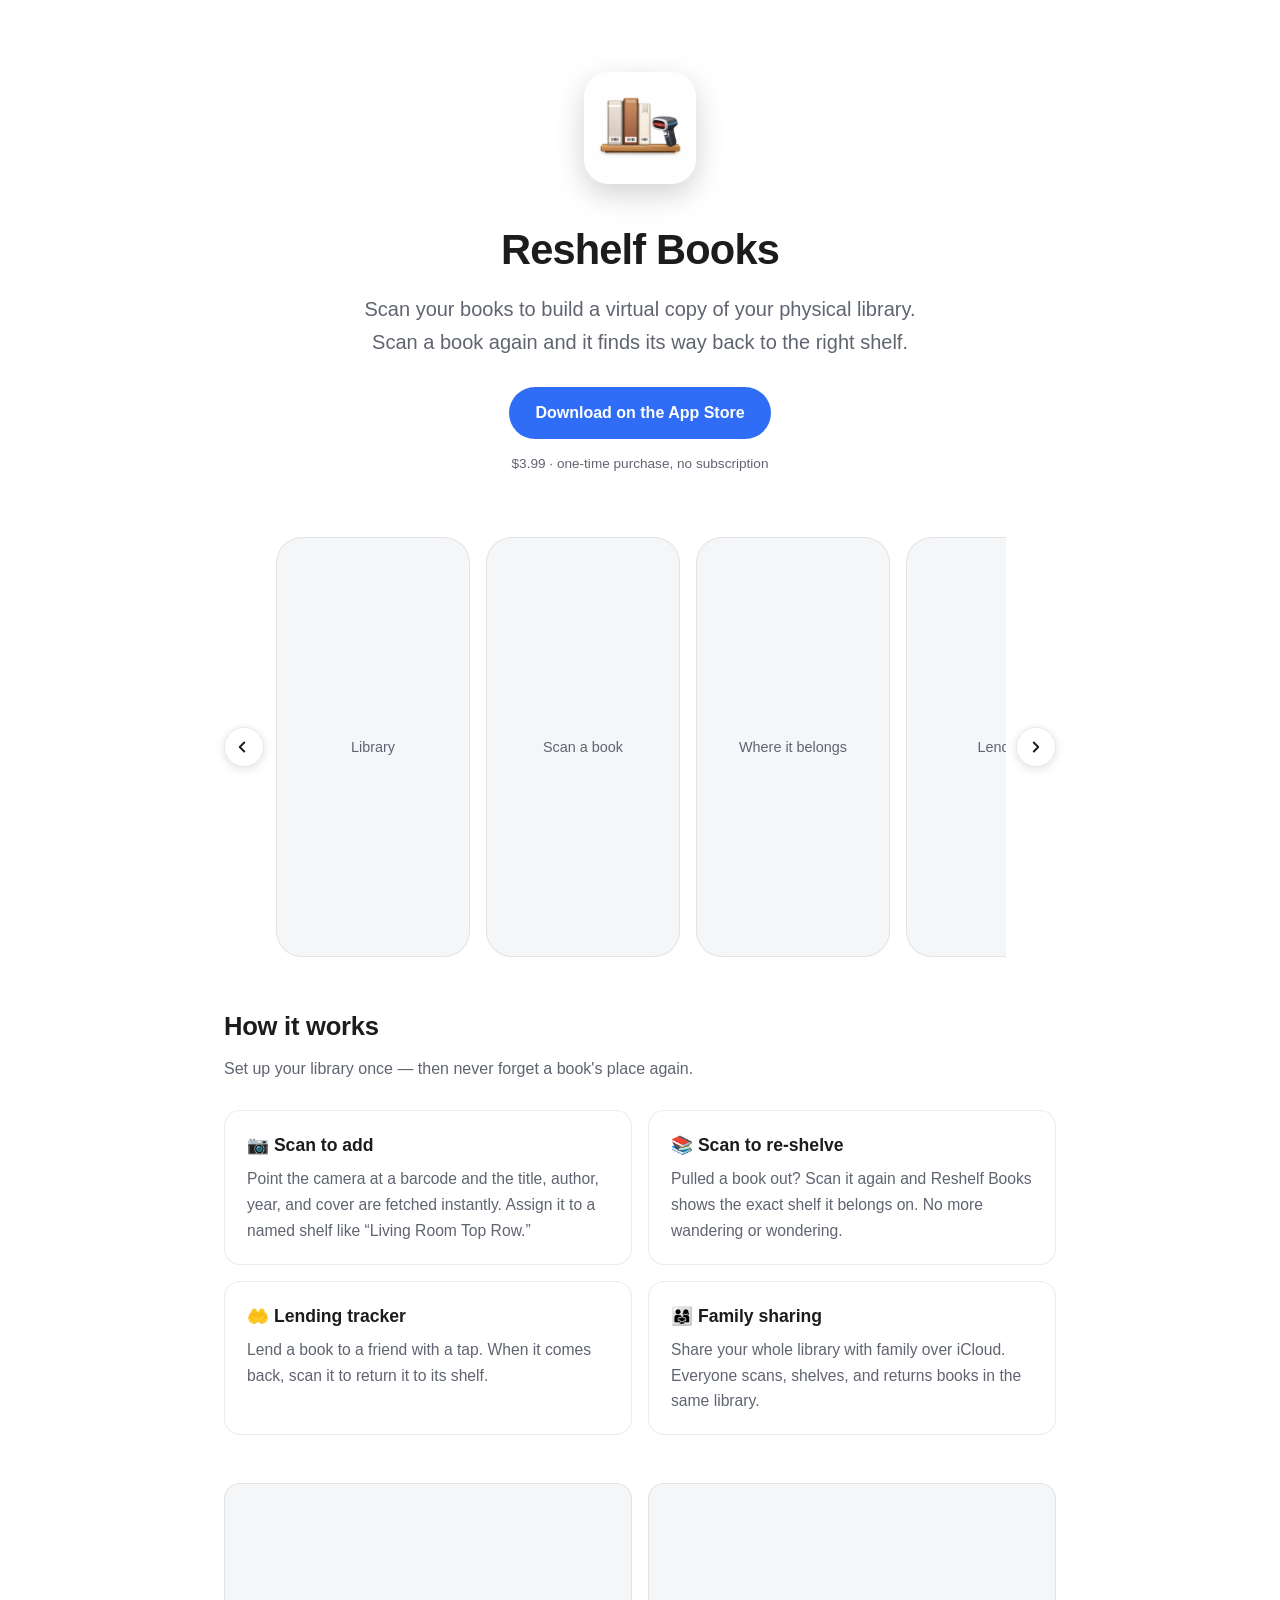
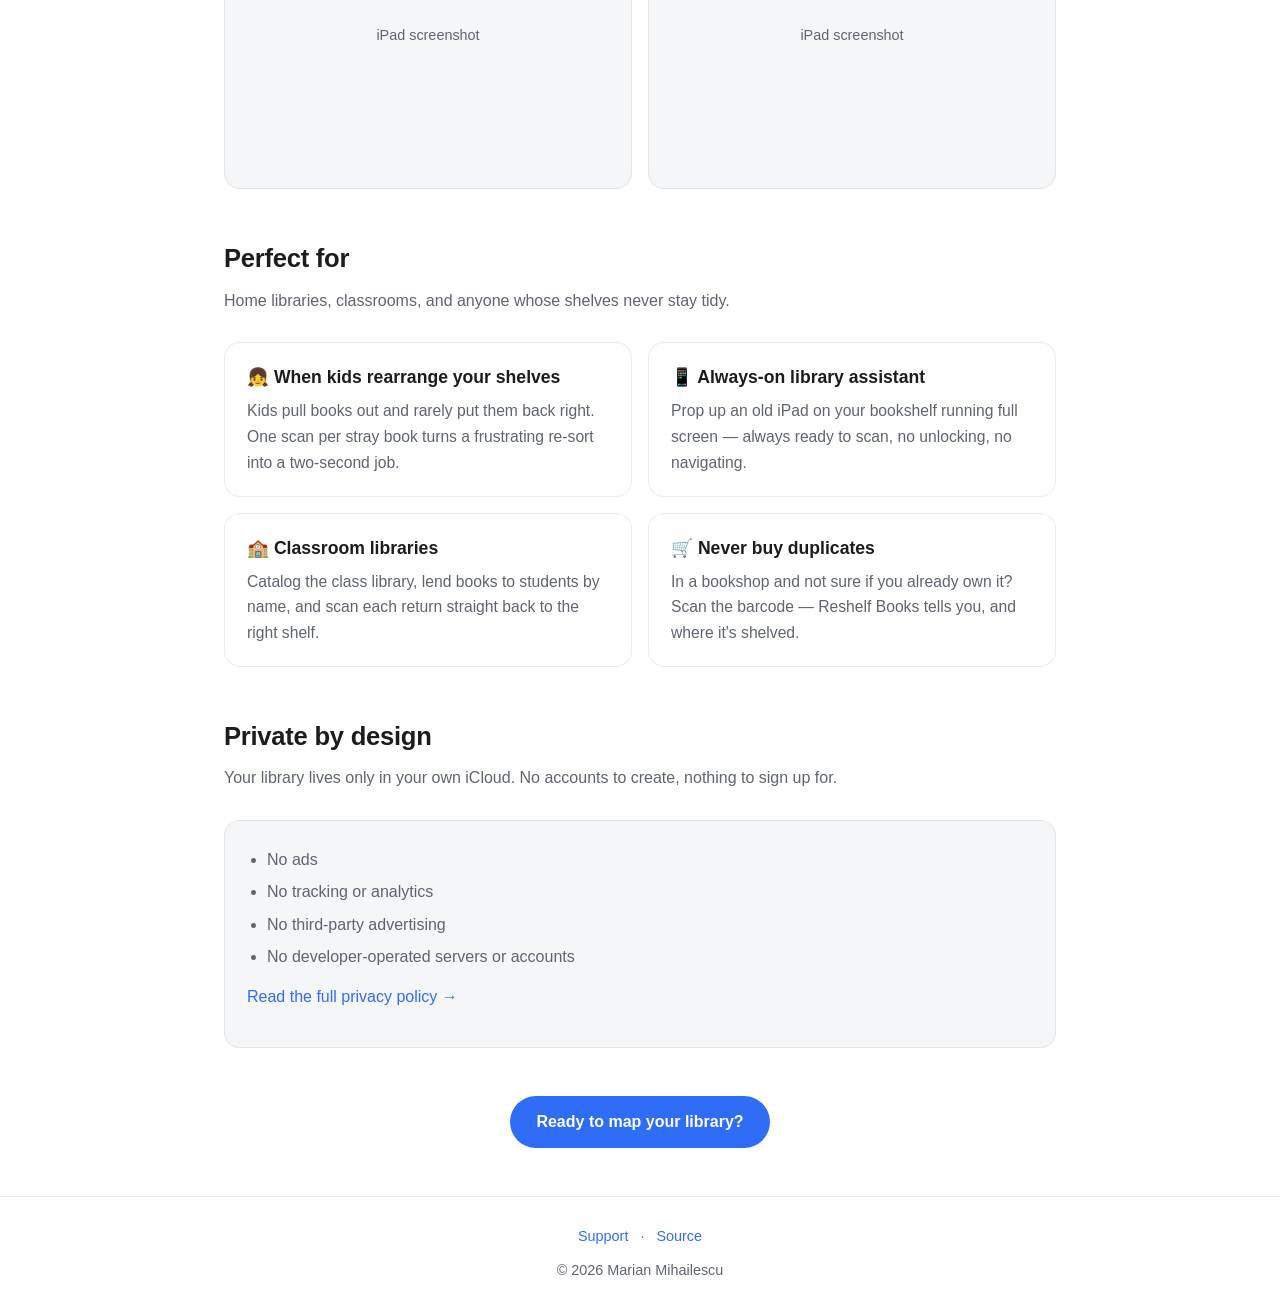
==== docs/index.html @ 28e512ce "Add landing page and host privacy policy on GitHub Pages Add a docs/ site (index.html landing page, " ====
<!DOCTYPE html>
<html lang="en">
<head>
  <meta charset="utf-8" />
  <meta name="viewport" content="width=device-width, initial-scale=1" />
  <title>Reshelf Books — Catalog &amp; track your books</title>
  <meta name="description" content="Scan your books to build a virtual copy of your physical library. Scan a book again and it finds its way back to the right shelf. Private, no ads, no tracking." />
  <!-- Social share (Open Graph / Twitter). Using the square icon, so twitter:card is
       "summary" (small square). When a 1200x630 screenshot exists, point og:image and
       twitter:image at it and switch twitter:card back to "summary_large_image". -->
  <meta property="og:type" content="website" />
  <meta property="og:title" content="Reshelf Books — Catalog &amp; track your books" />
  <meta property="og:description" content="Scan your books to build a virtual copy of your physical library. Any book finds its way back to the right shelf. Private, no ads, no tracking." />
  <meta property="og:url" content="https://mihailescu2m.github.io/ReshelfBooks/" />
  <meta property="og:image" content="https://mihailescu2m.github.io/ReshelfBooks/icon.png" />
  <meta name="twitter:card" content="summary" />
  <meta name="twitter:title" content="Reshelf Books — Catalog &amp; track your books" />
  <meta name="twitter:description" content="Scan your books to build a virtual copy of your physical library. Any book finds its way back to the right shelf." />
  <meta name="twitter:image" content="https://mihailescu2m.github.io/ReshelfBooks/icon.png" />
  <link rel="stylesheet" href="style.css" />
  <link rel="icon" href="icon.png" />
  <link rel="apple-touch-icon" href="icon.png" />
</head>
<body>

  <header class="hero">
    <img class="icon" src="icon.png" alt="Reshelf Books app icon" />
    <h1>Reshelf Books</h1>
    <p class="tagline">Scan your books to build a virtual copy of your physical library.<br>Scan a book again and it finds its way back to the right shelf.</p>
    <div class="btn-row">
      <!-- Replace # with your App Store URL once published -->
      <a class="btn" href="#">Download on the App Store</a>
    </div>
    <p class="note">$3.99 · one-time purchase, no subscription</p>
  </header>

  <main class="wrap">

    <section class="shots" aria-label="App screenshots">
      <button class="shot-nav prev" aria-label="Previous screenshots"><svg width="18" height="18" viewBox="0 0 24 24" fill="none" stroke="currentColor" stroke-width="2.5" stroke-linecap="round" stroke-linejoin="round" aria-hidden="true"><polyline points="15 18 9 12 15 6"></polyline></svg></button>
      <!-- Placeholders: replace each box with an <img>, keeping the size class:
           iPhone:  <img class="shot phone" src="iphone-library.png" alt="Library screen">
           iPad:    <img class="shot ipad"  src="ipad-library.png"  alt="Library on iPad"> -->
      <div class="shots-row">
        <div class="shot phone"><span>Library</span></div>
        <div class="shot phone"><span>Scan a book</span></div>
        <div class="shot phone"><span>Where it belongs</span></div>
        <div class="shot phone"><span>Lending</span></div>
        <div class="shot ipad"><span>iPad library</span></div>
      </div>
      <button class="shot-nav next" aria-label="Next screenshots"><svg width="18" height="18" viewBox="0 0 24 24" fill="none" stroke="currentColor" stroke-width="2.5" stroke-linecap="round" stroke-linejoin="round" aria-hidden="true"><polyline points="9 18 15 12 9 6"></polyline></svg></button>
    </section>

    <section>
      <h2>How it works</h2>
      <p class="lead">Set up your library once — then never forget a book's place again.</p>
      <div class="features">
        <div class="feature">
          <h3>📷 Scan to add</h3>
          <p>Point the camera at a barcode and the title, author, year, and cover are fetched instantly. Assign it to a named shelf like “Living Room Top Row.”</p>
        </div>
        <div class="feature">
          <h3>📚 Scan to re-shelve</h3>
          <p>Pulled a book out? Scan it again and Reshelf Books shows the exact shelf it belongs on. No more wandering or wondering.</p>
        </div>
        <div class="feature">
          <h3>🤲 Lending tracker</h3>
          <p>Lend a book to a friend with a tap. When it comes back, scan it to return it to its shelf.</p>
        </div>
        <div class="feature">
          <h3>👨‍👩‍👧 Family sharing</h3>
          <p>Share your whole library with family over iCloud. Everyone scans, shelves, and returns books in the same library.</p>
        </div>
      </div>
    </section>

    <section class="showcase" aria-label="iPad screenshots">
      <!-- Replace each placeholder with <img class="showcase-img" src="ipad-1.png" alt="..."> -->
      <div class="showcase-img"><span>iPad screenshot</span></div>
      <div class="showcase-img"><span>iPad screenshot</span></div>
    </section>

    <section>
      <h2>Perfect for</h2>
      <p class="lead">Home libraries, classrooms, and anyone whose shelves never stay tidy.</p>
      <div class="features">
        <div class="feature">
          <h3>👧 When kids rearrange your shelves</h3>
          <p>Kids pull books out and rarely put them back right. One scan per stray book turns a frustrating re-sort into a two-second job.</p>
        </div>
        <div class="feature">
          <h3>📱 Always-on library assistant</h3>
          <p>Prop up an old iPad on your bookshelf running full screen — always ready to scan, no unlocking, no navigating.</p>
        </div>
        <div class="feature">
          <h3>🏫 Classroom libraries</h3>
          <p>Catalog the class library, lend books to students by name, and scan each return straight back to the right shelf.</p>
        </div>
        <div class="feature">
          <h3>🛒 Never buy duplicates</h3>
          <p>In a bookshop and not sure if you already own it? Scan the barcode — Reshelf Books tells you, and where it's shelved.</p>
        </div>
      </div>
    </section>

    <section>
      <h2>Private by design</h2>
      <p class="lead">Your library lives only in your own iCloud. No accounts to create, nothing to sign up for.</p>
      <div class="privacy-card">
        <ul>
          <li>No ads</li>
          <li>No tracking or analytics</li>
          <li>No third-party advertising</li>
          <li>No developer-operated servers or accounts</li>
        </ul>
        <p style="margin-top:14px;"><a href="privacy.html">Read the full privacy policy →</a></p>
      </div>
    </section>

    <section class="cta-center">
      <!-- Replace # with your App Store URL once published -->
      <a class="btn" href="#">Ready to map your library?</a>
    </section>

  </main>

  <footer>
    <a href="https://github.com/mihailescu2m/ReshelfBooks/issues">Support</a> ·
    <a href="https://github.com/mihailescu2m/ReshelfBooks">Source</a>
    <div style="margin-top:10px;">© 2026 Marian Mihailescu</div>
  </footer>

  <script>
    (function () {
      var row = document.querySelector('.shots-row');
      if (!row) return;
      function step(dir) { row.scrollBy({ left: dir * 230, behavior: 'smooth' }); }
      var prev = document.querySelector('.shot-nav.prev');
      var next = document.querySelector('.shot-nav.next');
      if (prev) prev.addEventListener('click', function () { step(-1); });
      if (next) next.addEventListener('click', function () { step(1); });
    })();
  </script>

</body>
</html>
---- docs/style.css ----
:root {
  --accent: #2f6df6;
  --bg: #ffffff;
  --bg-soft: #f5f6f8;
  --text: #1c1c1e;
  --text-soft: #5f6470;
  --border: rgba(0,0,0,0.08);
  --card: #ffffff;
}

@media (prefers-color-scheme: dark) {
  :root {
    --accent: #5b8cff;
    --bg: #0f1115;
    --bg-soft: #16181d;
    --text: #f2f3f5;
    --text-soft: #a3a8b2;
    --border: rgba(255,255,255,0.10);
    --card: #181a20;
  }
}

* { box-sizing: border-box; }

html { -webkit-text-size-adjust: 100%; }

body {
  margin: 0;
  font-family: -apple-system, BlinkMacSystemFont, "Segoe UI", Roboto, Helvetica, Arial, sans-serif;
  color: var(--text);
  background: var(--bg);
  line-height: 1.65;
}

a { color: var(--accent); text-decoration: none; }
a:hover { text-decoration: underline; }

.wrap { max-width: 880px; margin: 0 auto; padding: 0 24px; }

/* Hero */
.hero { text-align: center; padding: 72px 24px 48px; }
.hero img.icon {
  width: 112px; height: 112px; border-radius: 25px;
  box-shadow: 0 10px 30px rgba(0,0,0,0.18);
}
.hero h1 { font-size: 2.6rem; margin: 24px 0 8px; letter-spacing: -0.02em; }
.hero .tagline { font-size: 1.25rem; color: var(--text-soft); margin: 0 auto 28px; max-width: 58ch; }

/* Screenshot strip (horizontal scroll-snap; not a carousel). Arrows sit OUTSIDE the strip. */
.shots { display: flex; align-items: center; gap: 10px; padding: 0; }
.shots-row {
  flex: 1 1 auto; min-width: 0;
  display: flex; gap: 16px; overflow-x: auto;
  scroll-snap-type: x mandatory;
  padding: 0 2px;
  -webkit-overflow-scrolling: touch;
  scrollbar-width: none;            /* arrows are the primary control */
}
.shots-row::-webkit-scrollbar { display: none; }
/* Fixed HEIGHT so phone and iPad shots line up; width follows each aspect ratio. */
.shot {
  flex: 0 0 auto; height: 420px;
  border-radius: 24px; background: var(--bg-soft);
  border: 1px solid var(--border);
  display: flex; align-items: center; justify-content: center;
  scroll-snap-align: center; color: var(--text-soft); font-size: 0.9rem;
  object-fit: cover; overflow: hidden;
}
.shot.phone { width: 194px; border-radius: 26px; }  /* ~9:19.5 at 420px tall */
.shot.ipad  { width: 315px; border-radius: 18px; }  /* ~3:4 at 420px tall */

/* Prev / next arrows — flex items beside the strip; SVG glyph centers cleanly */
.shot-nav {
  flex: 0 0 auto;
  width: 40px; height: 40px; border-radius: 50%;
  border: 1px solid var(--border); background: var(--bg);
  color: var(--text); cursor: pointer;
  display: flex; align-items: center; justify-content: center;
  box-shadow: 0 2px 10px rgba(0,0,0,0.12);
}
.shot-nav:hover { background: var(--bg-soft); }
/* Optically center the left chevron (a geometrically-centered "<" reads shifted right). */
.shot-nav.prev svg { transform: translateX(-2px); }

/* Closing CTA — centered on the page background, no box */
.cta-center { text-align: center; padding: 0; }

.btn {
  display: inline-block; padding: 13px 26px; border-radius: 999px;
  background: var(--accent); color: #fff; font-weight: 600; font-size: 1rem;
}
.btn:hover { text-decoration: none; opacity: 0.92; }
.btn.secondary { background: transparent; color: var(--accent); border: 1.5px solid var(--accent); }
.btn-row { display: flex; gap: 12px; justify-content: center; flex-wrap: wrap; }
.note { font-size: 0.85rem; color: var(--text-soft); margin-top: 14px; }

/* Sections — one uniform vertical gap everywhere (hero's 48px bottom padding sets the
   first gap; each subsequent section adds the same 48px above it). */
section { padding: 0; }
main > section + section { margin-top: 48px; }
section h2 { font-size: 1.6rem; letter-spacing: -0.01em; margin: 0 0 8px; }
.lead { color: var(--text-soft); margin: 0 0 28px; }

.features { display: grid; grid-template-columns: repeat(2, 1fr); gap: 16px; }
@media (max-width: 620px) { .features { grid-template-columns: 1fr; } }
.feature {
  background: var(--card); border: 1px solid var(--border);
  border-radius: 16px; padding: 20px 22px;
}
.feature h3 { margin: 0 0 6px; font-size: 1.1rem; }
.feature p { margin: 0; color: var(--text-soft); font-size: 0.98rem; }

/* Two iPad-screenshot showcase images, each a card's width (4:3 landscape;
   change to 3 / 4 for portrait). Stacks to one column on narrow phones. */
.showcase { display: grid; grid-template-columns: repeat(2, 1fr); gap: 16px; }
@media (max-width: 620px) { .showcase { grid-template-columns: 1fr; } }
.showcase-img {
  width: 100%; aspect-ratio: 4 / 3;
  border-radius: 16px; background: var(--bg-soft); border: 1px solid var(--border);
  display: flex; align-items: center; justify-content: center;
  color: var(--text-soft); font-size: 0.9rem; object-fit: cover; overflow: hidden;
}

.privacy-card {
  background: var(--bg-soft); border: 1px solid var(--border);
  border-radius: 16px; padding: 20px 22px;
}
.privacy-card ul { margin: 0; padding-left: 20px; color: var(--text-soft); }
.privacy-card li { margin: 6px 0; }

/* Footer */
footer {
  border-top: 1px solid var(--border); margin-top: 48px;
  padding: 28px 24px; text-align: center; color: var(--text-soft); font-size: 0.9rem;
}
footer a { margin: 0 8px; }

/* Privacy page */
.doc { padding: 56px 0 0; }  /* bottom space comes from the footer's 48px margin, matching index */
.doc h1 { font-size: 2rem; margin: 0 0 4px; }
.doc .updated { color: var(--text-soft); margin: 0 0 28px; }
.doc h2 { font-size: 1.25rem; margin: 32px 0 8px; }
.doc ul { padding-left: 20px; }
.doc li { margin: 8px 0; }
.back { display: inline-block; margin-bottom: 28px; font-weight: 500; }
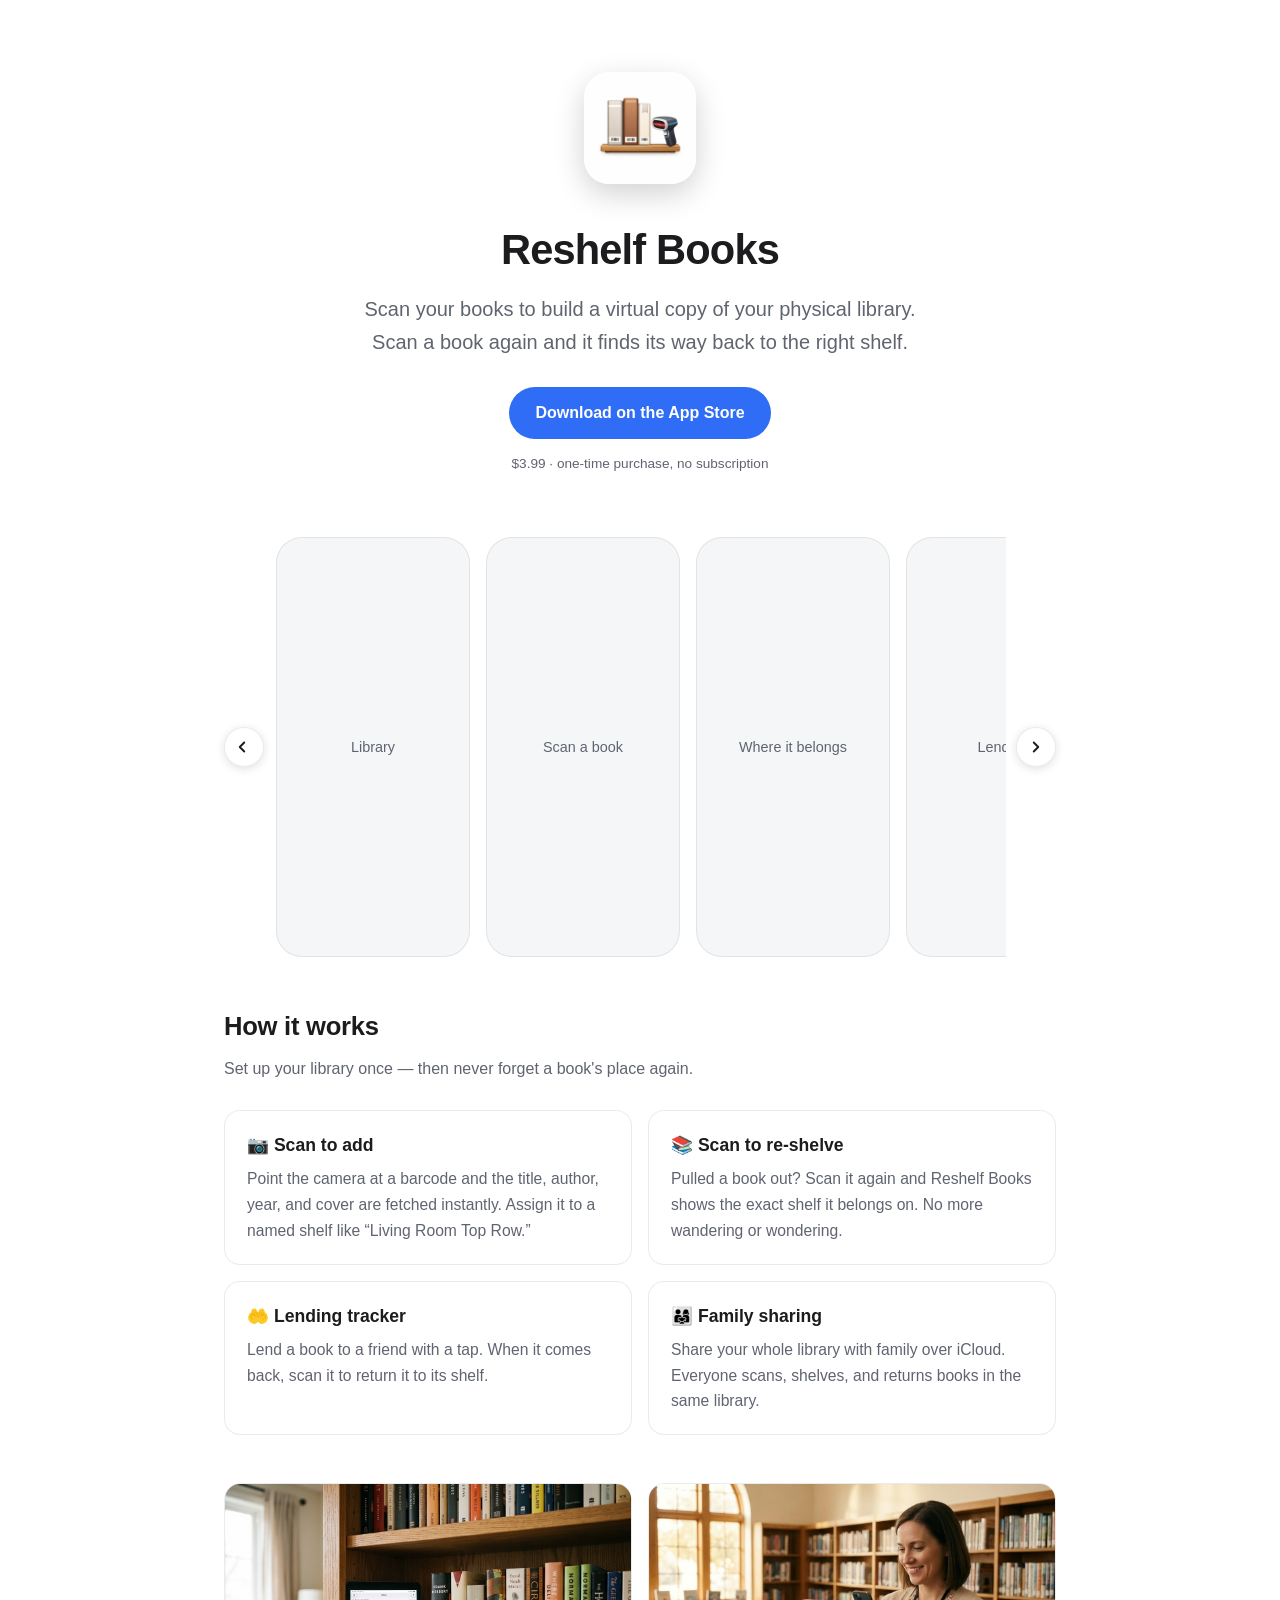
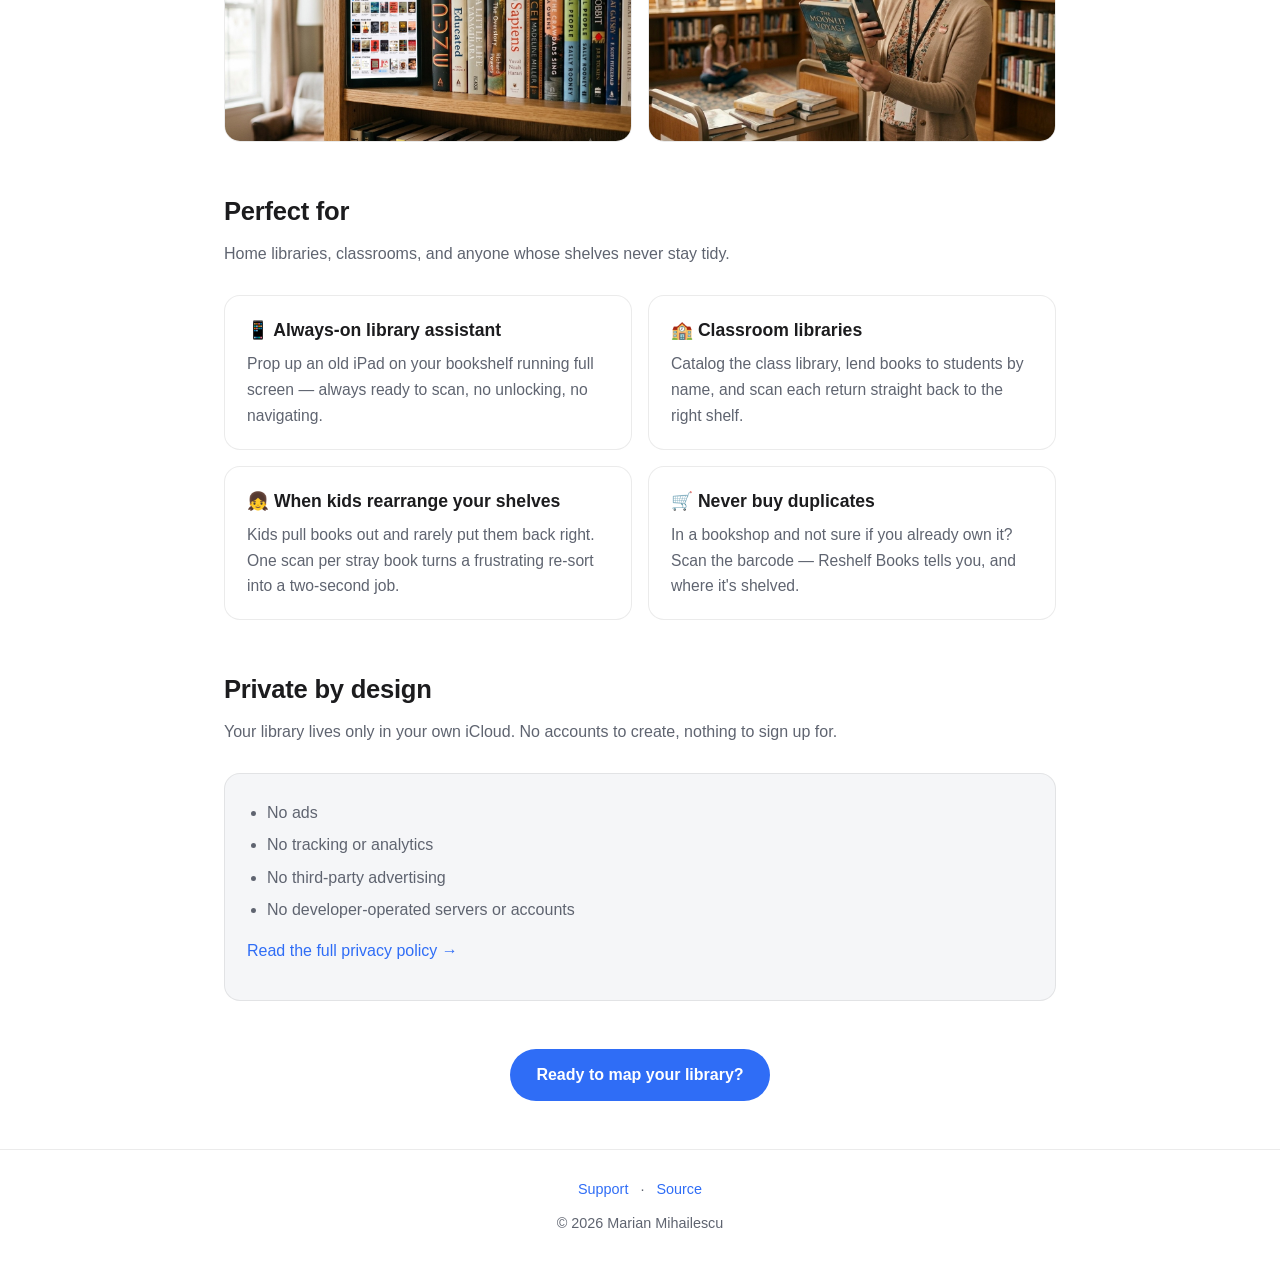
==== commit 9aa90fda: "Add iPad showcase images and tidy landing page - Add two showcase photos (web-shelf.jpg, web-library" ====
--- a/docs/index.html
+++ b/docs/index.html
@@ -12,19 +12,19 @@
   <meta property="og:title" content="Reshelf Books — Catalog &amp; track your books" />
   <meta property="og:description" content="Scan your books to build a virtual copy of your physical library. Any book finds its way back to the right shelf. Private, no ads, no tracking." />
   <meta property="og:url" content="https://mihailescu2m.github.io/ReshelfBooks/" />
-  <meta property="og:image" content="https://mihailescu2m.github.io/ReshelfBooks/icon.png" />
+  <meta property="og:image" content="https://mihailescu2m.github.io/ReshelfBooks/img/icon.png" />
   <meta name="twitter:card" content="summary" />
   <meta name="twitter:title" content="Reshelf Books — Catalog &amp; track your books" />
   <meta name="twitter:description" content="Scan your books to build a virtual copy of your physical library. Any book finds its way back to the right shelf." />
-  <meta name="twitter:image" content="https://mihailescu2m.github.io/ReshelfBooks/icon.png" />
+  <meta name="twitter:image" content="https://mihailescu2m.github.io/ReshelfBooks/img/icon.png" />
   <link rel="stylesheet" href="style.css" />
-  <link rel="icon" href="icon.png" />
-  <link rel="apple-touch-icon" href="icon.png" />
+  <link rel="icon" href="img/icon.png" />
+  <link rel="apple-touch-icon" href="img/icon.png" />
 </head>
 <body>
 
   <header class="hero">
-    <img class="icon" src="icon.png" alt="Reshelf Books app icon" />
+    <img class="icon" src="img/icon.png" alt="Reshelf Books app icon" />
     <h1>Reshelf Books</h1>
     <p class="tagline">Scan your books to build a virtual copy of your physical library.<br>Scan a book again and it finds its way back to the right shelf.</p>
     <div class="btn-row">
@@ -75,9 +75,12 @@
     </section>
 
     <section class="showcase" aria-label="iPad screenshots">
-      <!-- Replace each placeholder with <img class="showcase-img" src="ipad-1.png" alt="..."> -->
-      <div class="showcase-img"><span>iPad screenshot</span></div>
-      <div class="showcase-img"><span>iPad screenshot</span></div>
+      <img class="showcase-img" src="img/web-shelf.jpg" width="1200" height="760"
+           loading="lazy" decoding="async"
+           alt="Reshelf Books on an iPad showing a library that mirrors the physical bookshelf behind it" />
+      <img class="showcase-img" src="img/web-library.jpg" width="1200" height="760"
+           loading="lazy" decoding="async"
+           alt="The Reshelf Books library on iPad, with books grouped onto named shelves" />
     </section>
 
     <section>
@@ -85,16 +88,16 @@
       <p class="lead">Home libraries, classrooms, and anyone whose shelves never stay tidy.</p>
       <div class="features">
         <div class="feature">
-          <h3>👧 When kids rearrange your shelves</h3>
-          <p>Kids pull books out and rarely put them back right. One scan per stray book turns a frustrating re-sort into a two-second job.</p>
-        </div>
-        <div class="feature">
           <h3>📱 Always-on library assistant</h3>
           <p>Prop up an old iPad on your bookshelf running full screen — always ready to scan, no unlocking, no navigating.</p>
         </div>
         <div class="feature">
           <h3>🏫 Classroom libraries</h3>
           <p>Catalog the class library, lend books to students by name, and scan each return straight back to the right shelf.</p>
+        </div>
+        <div class="feature">
+          <h3>👧 When kids rearrange your shelves</h3>
+          <p>Kids pull books out and rarely put them back right. One scan per stray book turns a frustrating re-sort into a two-second job.</p>
         </div>
         <div class="feature">
           <h3>🛒 Never buy duplicates</h3>
--- a/docs/style.css
+++ b/docs/style.css
@@ -110,15 +110,13 @@
 .feature h3 { margin: 0 0 6px; font-size: 1.1rem; }
 .feature p { margin: 0; color: var(--text-soft); font-size: 0.98rem; }
 
-/* Two iPad-screenshot showcase images, each a card's width (4:3 landscape;
-   change to 3 / 4 for portrait). Stacks to one column on narrow phones. */
-.showcase { display: grid; grid-template-columns: repeat(2, 1fr); gap: 16px; }
+/* Two iPad-screenshot showcase images, each a card's width. Rendered at the source
+   images' natural aspect ratio (no cropping). Stacks to one column on narrow phones. */
+.showcase { display: grid; grid-template-columns: repeat(2, 1fr); gap: 16px; align-items: start; }
 @media (max-width: 620px) { .showcase { grid-template-columns: 1fr; } }
 .showcase-img {
-  width: 100%; aspect-ratio: 4 / 3;
-  border-radius: 16px; background: var(--bg-soft); border: 1px solid var(--border);
-  display: flex; align-items: center; justify-content: center;
-  color: var(--text-soft); font-size: 0.9rem; object-fit: cover; overflow: hidden;
+  display: block; width: 100%; height: auto;
+  border-radius: 16px; border: 1px solid var(--border);
 }
 
 .privacy-card {
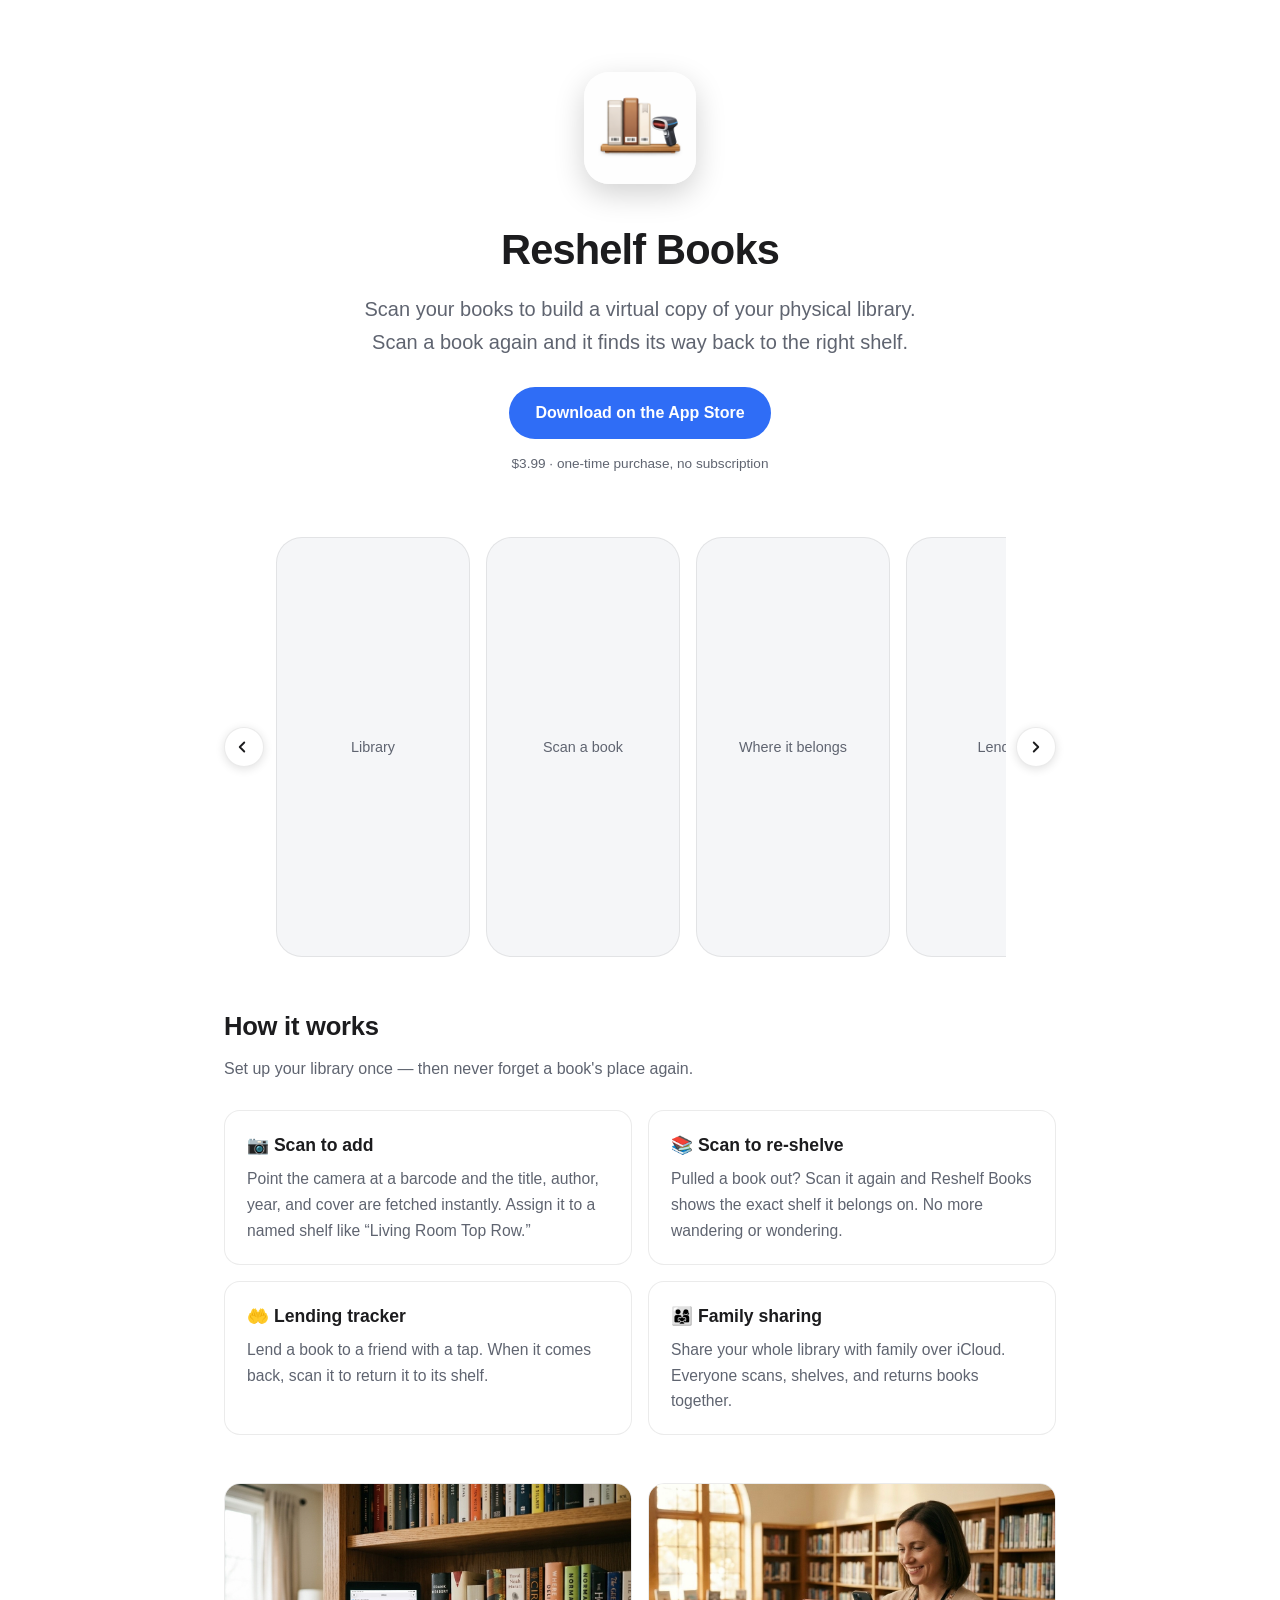
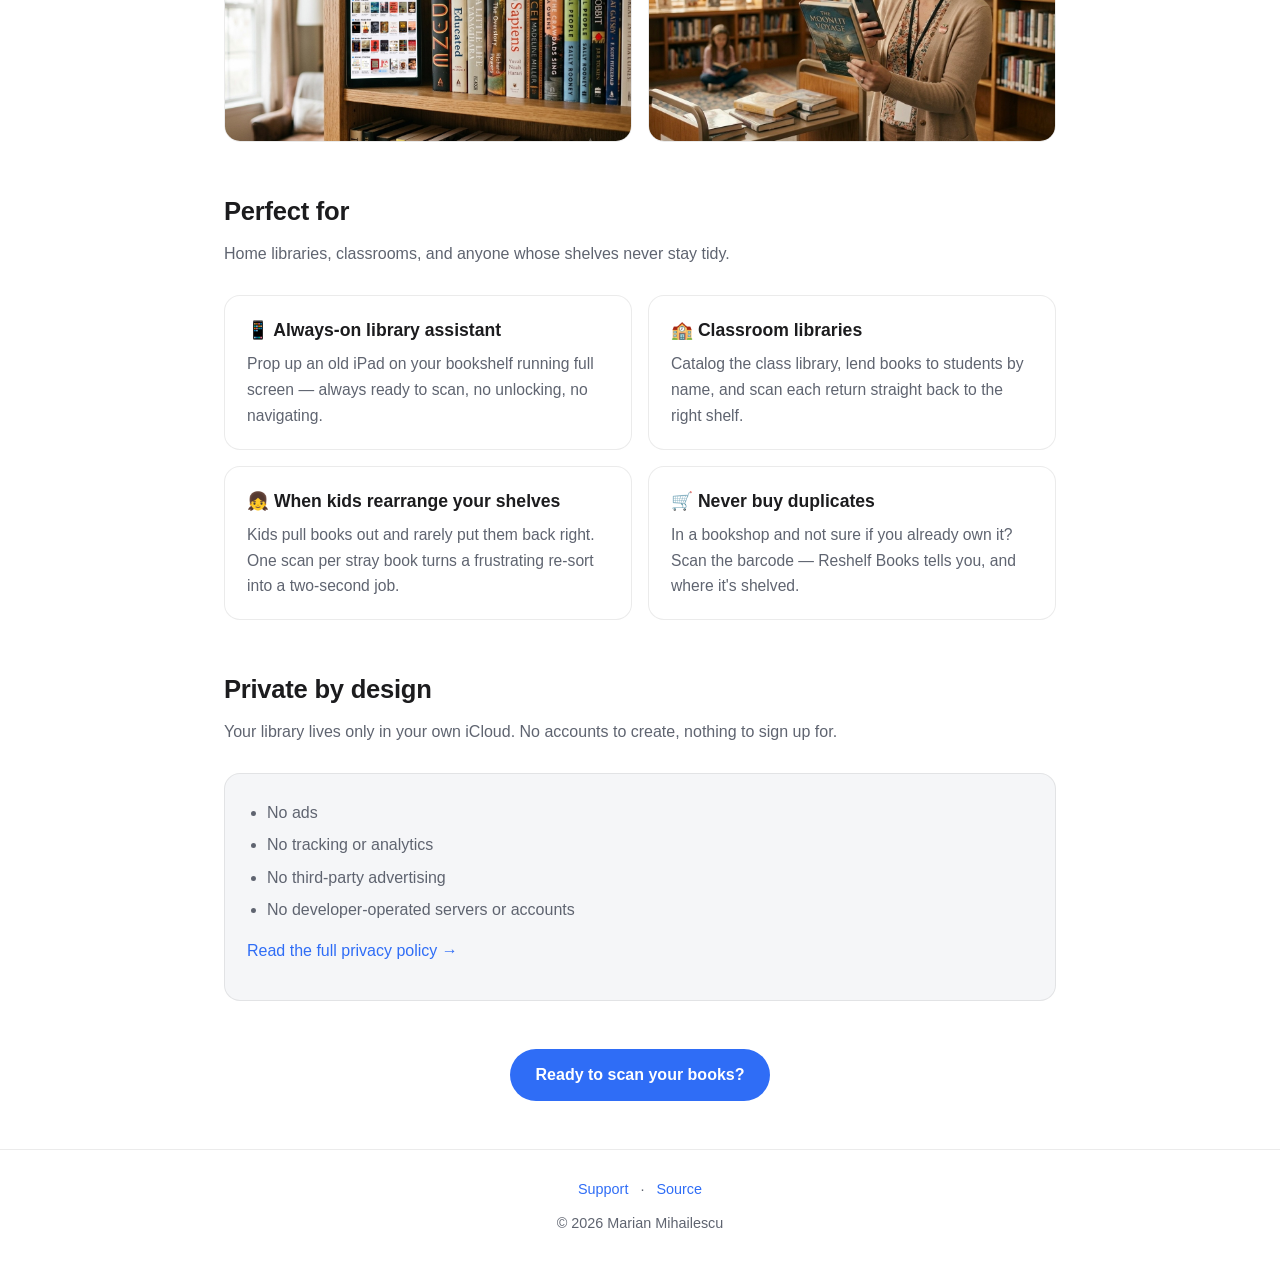
==== commit c863f2a4: "Tweak landing copy: CTA and family-sharing line" ====
--- a/docs/index.html
+++ b/docs/index.html
@@ -69,7 +69,7 @@
         </div>
         <div class="feature">
           <h3>👨‍👩‍👧 Family sharing</h3>
-          <p>Share your whole library with family over iCloud. Everyone scans, shelves, and returns books in the same library.</p>
+          <p>Share your whole library with family over iCloud. Everyone scans, shelves, and returns books together.</p>
         </div>
       </div>
     </section>
@@ -122,7 +122,7 @@
 
     <section class="cta-center">
       <!-- Replace # with your App Store URL once published -->
-      <a class="btn" href="#">Ready to map your library?</a>
+      <a class="btn" href="#">Ready to scan your books?</a>
     </section>
 
   </main>
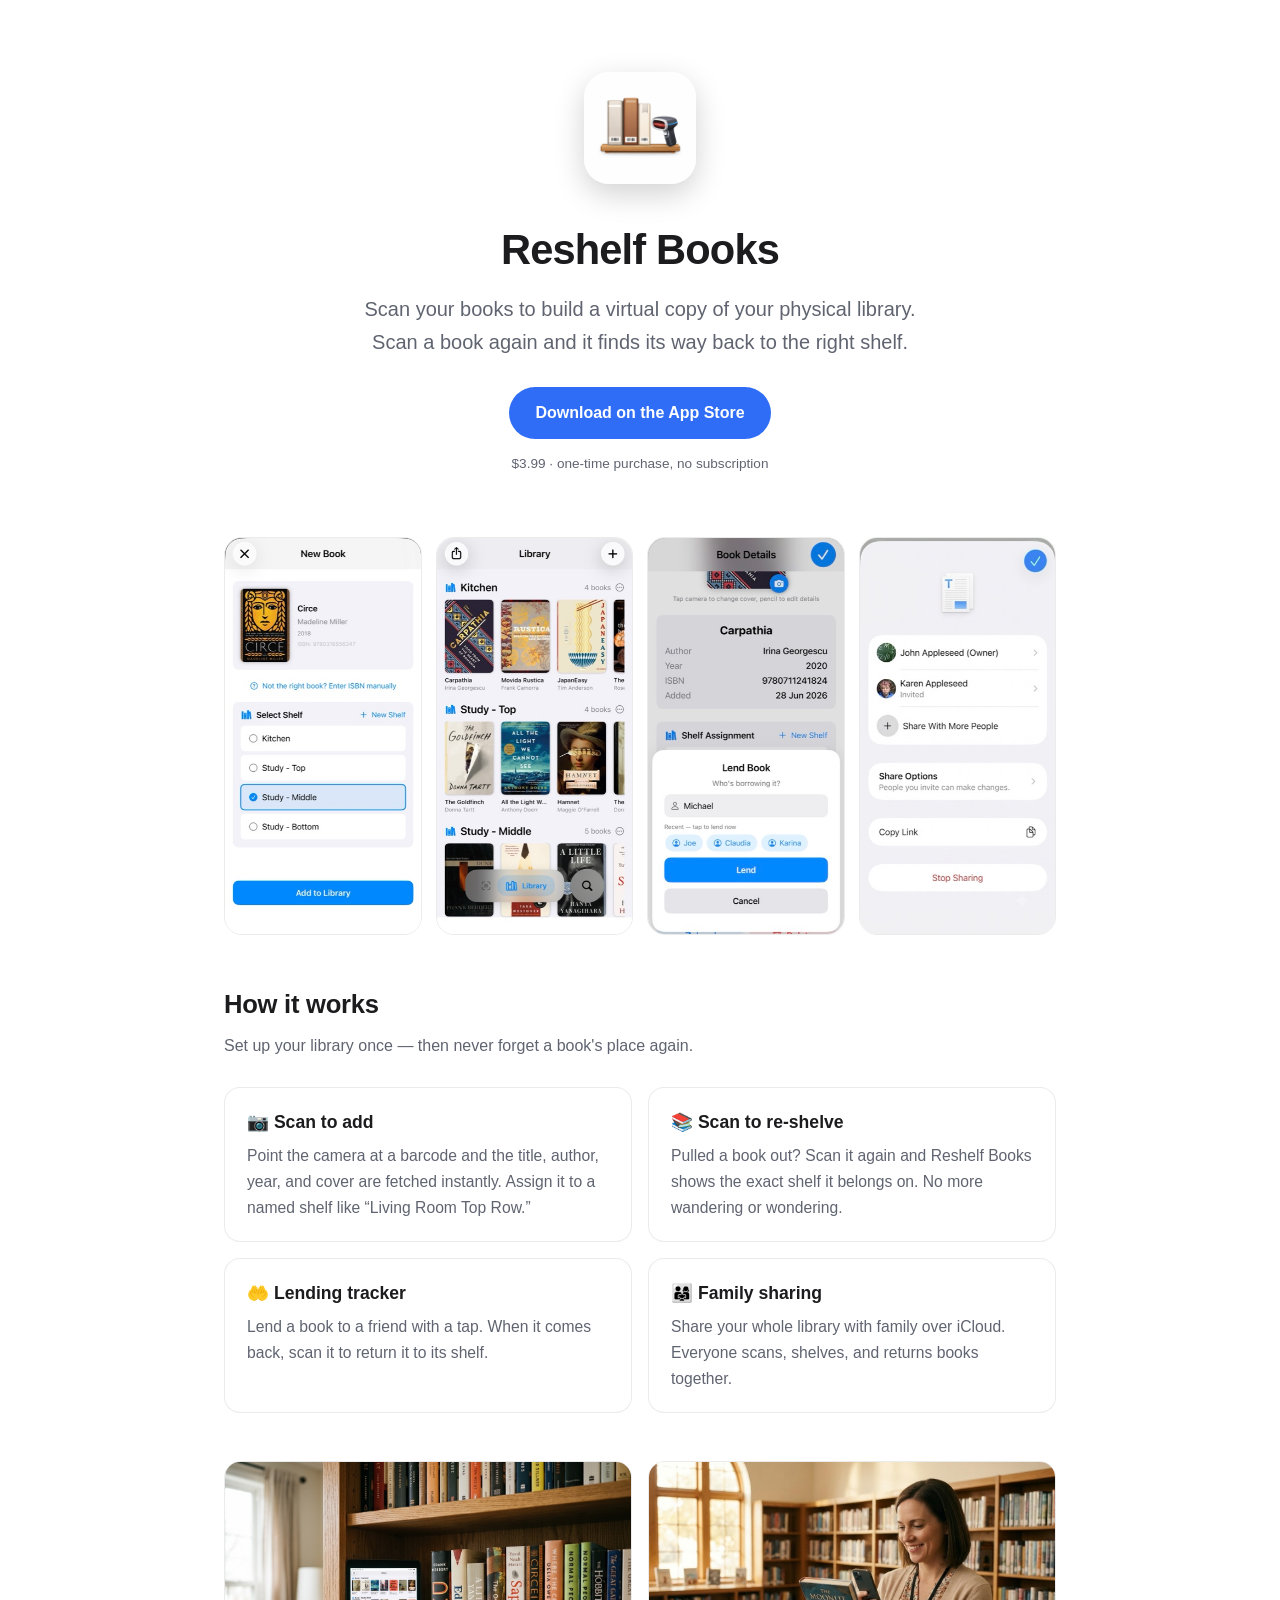
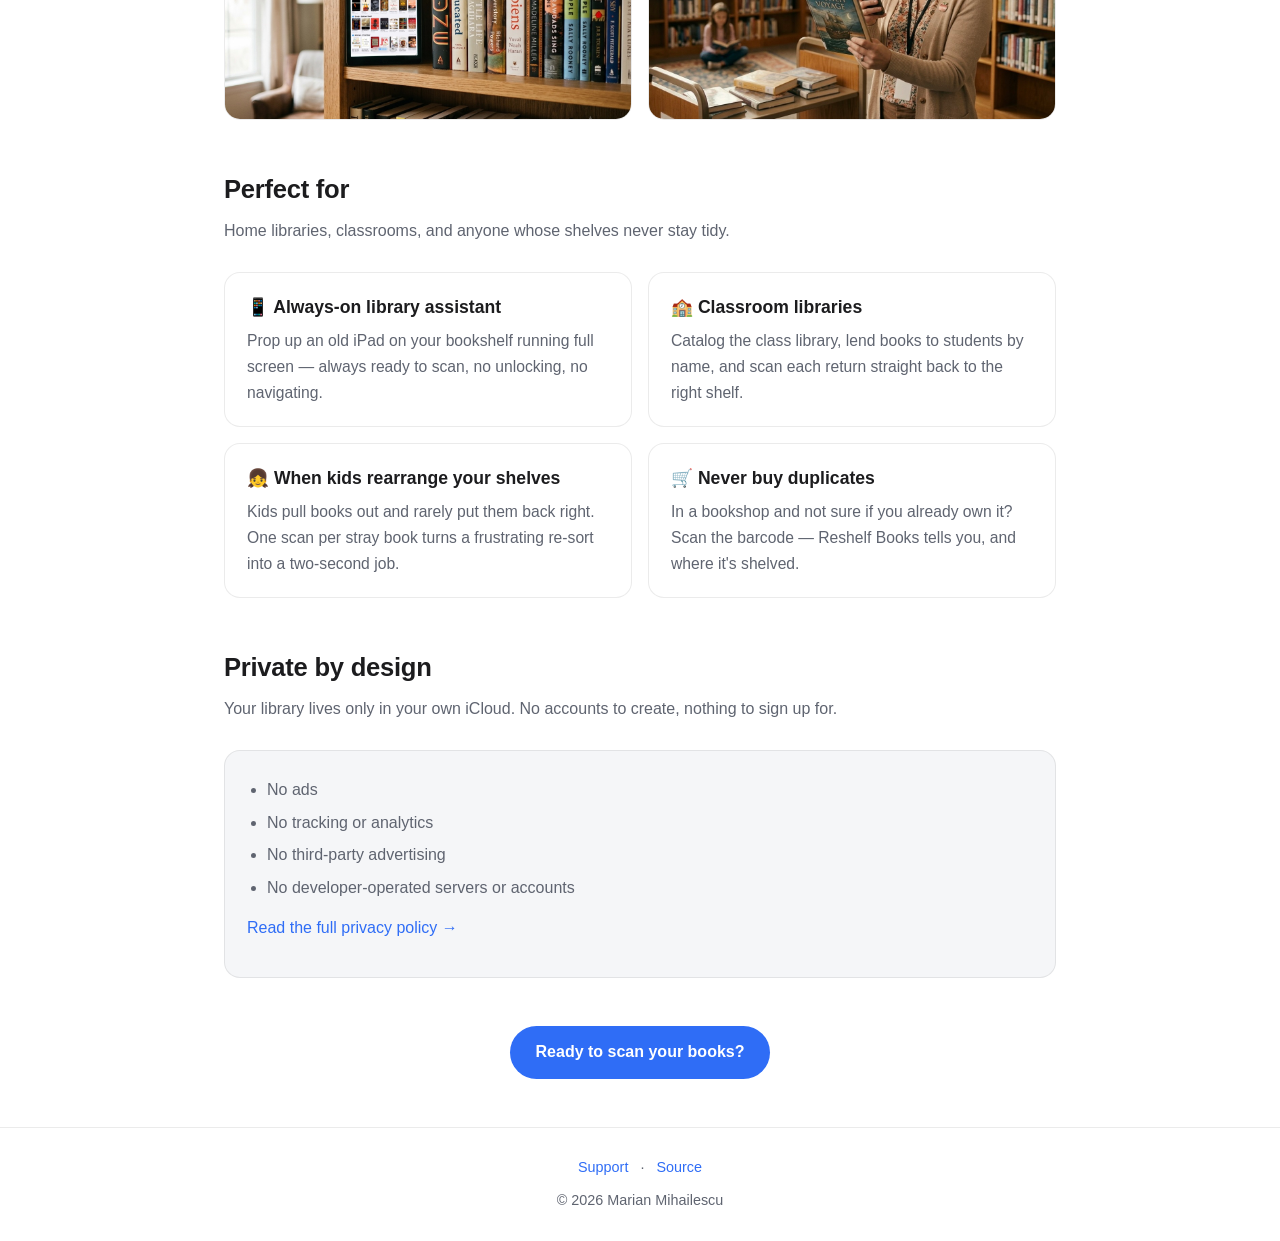
==== commit 117be6bc: "Replace screenshot carousel with a fixed 4-up phone strip Swap the scrolling carousel (with prev/nex" ====
--- a/docs/index.html
+++ b/docs/index.html
@@ -5,18 +5,19 @@
   <meta name="viewport" content="width=device-width, initial-scale=1" />
   <title>Reshelf Books — Catalog &amp; track your books</title>
   <meta name="description" content="Scan your books to build a virtual copy of your physical library. Scan a book again and it finds its way back to the right shelf. Private, no ads, no tracking." />
-  <!-- Social share (Open Graph / Twitter). Using the square icon, so twitter:card is
-       "summary" (small square). When a 1200x630 screenshot exists, point og:image and
-       twitter:image at it and switch twitter:card back to "summary_large_image". -->
+  <!-- Social share (Open Graph / Twitter). Uses the 1200x630 showcase image, so
+       twitter:card is "summary_large_image" for a full-width preview. -->
   <meta property="og:type" content="website" />
   <meta property="og:title" content="Reshelf Books — Catalog &amp; track your books" />
   <meta property="og:description" content="Scan your books to build a virtual copy of your physical library. Any book finds its way back to the right shelf. Private, no ads, no tracking." />
   <meta property="og:url" content="https://mihailescu2m.github.io/ReshelfBooks/" />
-  <meta property="og:image" content="https://mihailescu2m.github.io/ReshelfBooks/img/icon.png" />
-  <meta name="twitter:card" content="summary" />
+  <meta property="og:image" content="https://mihailescu2m.github.io/ReshelfBooks/img/og-cover.jpg" />
+  <meta property="og:image:width" content="1200" />
+  <meta property="og:image:height" content="630" />
+  <meta name="twitter:card" content="summary_large_image" />
   <meta name="twitter:title" content="Reshelf Books — Catalog &amp; track your books" />
   <meta name="twitter:description" content="Scan your books to build a virtual copy of your physical library. Any book finds its way back to the right shelf." />
-  <meta name="twitter:image" content="https://mihailescu2m.github.io/ReshelfBooks/img/icon.png" />
+  <meta name="twitter:image" content="https://mihailescu2m.github.io/ReshelfBooks/img/og-cover.jpg" />
   <link rel="stylesheet" href="style.css" />
   <link rel="icon" href="img/icon.png" />
   <link rel="apple-touch-icon" href="img/icon.png" />
@@ -37,18 +38,10 @@
   <main class="wrap">
 
     <section class="shots" aria-label="App screenshots">
-      <button class="shot-nav prev" aria-label="Previous screenshots"><svg width="18" height="18" viewBox="0 0 24 24" fill="none" stroke="currentColor" stroke-width="2.5" stroke-linecap="round" stroke-linejoin="round" aria-hidden="true"><polyline points="15 18 9 12 15 6"></polyline></svg></button>
-      <!-- Placeholders: replace each box with an <img>, keeping the size class:
-           iPhone:  <img class="shot phone" src="iphone-library.png" alt="Library screen">
-           iPad:    <img class="shot ipad"  src="ipad-library.png"  alt="Library on iPad"> -->
-      <div class="shots-row">
-        <div class="shot phone"><span>Library</span></div>
-        <div class="shot phone"><span>Scan a book</span></div>
-        <div class="shot phone"><span>Where it belongs</span></div>
-        <div class="shot phone"><span>Lending</span></div>
-        <div class="shot ipad"><span>iPad library</span></div>
-      </div>
-      <button class="shot-nav next" aria-label="Next screenshots"><svg width="18" height="18" viewBox="0 0 24 24" fill="none" stroke="currentColor" stroke-width="2.5" stroke-linecap="round" stroke-linejoin="round" aria-hidden="true"><polyline points="9 18 15 12 9 6"></polyline></svg></button>
+      <img class="shot" src="img/web-new.jpg" width="356" height="720" loading="lazy" decoding="async" alt="Scanned book recognized, ready to add to a shelf" />
+      <img class="shot" src="img/web-shelves.jpg" width="356" height="720" loading="lazy" decoding="async" alt="Library screen with books grouped onto named shelves" />
+      <img class="shot" src="img/web-lend.jpg" width="356" height="720" loading="lazy" decoding="async" alt="Lending a book to a named borrower" />
+      <img class="shot" src="img/web-share.jpg" width="356" height="720" loading="lazy" decoding="async" alt="A library shared with family over iCloud" />
     </section>
 
     <section>
@@ -133,17 +126,5 @@
     <div style="margin-top:10px;">© 2026 Marian Mihailescu</div>
   </footer>
 
-  <script>
-    (function () {
-      var row = document.querySelector('.shots-row');
-      if (!row) return;
-      function step(dir) { row.scrollBy({ left: dir * 230, behavior: 'smooth' }); }
-      var prev = document.querySelector('.shot-nav.prev');
-      var next = document.querySelector('.shot-nav.next');
-      if (prev) prev.addEventListener('click', function () { step(-1); });
-      if (next) next.addEventListener('click', function () { step(1); });
-    })();
-  </script>
-
 </body>
 </html>
--- a/docs/style.css
+++ b/docs/style.css
@@ -46,41 +46,14 @@
 .hero h1 { font-size: 2.6rem; margin: 24px 0 8px; letter-spacing: -0.02em; }
 .hero .tagline { font-size: 1.25rem; color: var(--text-soft); margin: 0 auto 28px; max-width: 58ch; }
 
-/* Screenshot strip (horizontal scroll-snap; not a carousel). Arrows sit OUTSIDE the strip. */
-.shots { display: flex; align-items: center; gap: 10px; padding: 0; }
-.shots-row {
-  flex: 1 1 auto; min-width: 0;
-  display: flex; gap: 16px; overflow-x: auto;
-  scroll-snap-type: x mandatory;
-  padding: 0 2px;
-  -webkit-overflow-scrolling: touch;
-  scrollbar-width: none;            /* arrows are the primary control */
+/* Four phone screenshots in one row, spanning the full content width edge to edge.
+   Each image keeps its natural ratio; columns are equal. Drops to 2x2 on phones. */
+.shots { display: grid; grid-template-columns: repeat(4, 1fr); gap: 14px; padding: 0; }
+@media (max-width: 620px) { .shots { grid-template-columns: repeat(2, 1fr); gap: 12px; } }
+.shot {
+  display: block; width: 100%; height: auto;
+  border-radius: 18px; border: 1px solid var(--border);
 }
-.shots-row::-webkit-scrollbar { display: none; }
-/* Fixed HEIGHT so phone and iPad shots line up; width follows each aspect ratio. */
-.shot {
-  flex: 0 0 auto; height: 420px;
-  border-radius: 24px; background: var(--bg-soft);
-  border: 1px solid var(--border);
-  display: flex; align-items: center; justify-content: center;
-  scroll-snap-align: center; color: var(--text-soft); font-size: 0.9rem;
-  object-fit: cover; overflow: hidden;
-}
-.shot.phone { width: 194px; border-radius: 26px; }  /* ~9:19.5 at 420px tall */
-.shot.ipad  { width: 315px; border-radius: 18px; }  /* ~3:4 at 420px tall */
-
-/* Prev / next arrows — flex items beside the strip; SVG glyph centers cleanly */
-.shot-nav {
-  flex: 0 0 auto;
-  width: 40px; height: 40px; border-radius: 50%;
-  border: 1px solid var(--border); background: var(--bg);
-  color: var(--text); cursor: pointer;
-  display: flex; align-items: center; justify-content: center;
-  box-shadow: 0 2px 10px rgba(0,0,0,0.12);
-}
-.shot-nav:hover { background: var(--bg-soft); }
-/* Optically center the left chevron (a geometrically-centered "<" reads shifted right). */
-.shot-nav.prev svg { transform: translateX(-2px); }
 
 /* Closing CTA — centered on the page background, no box */
 .cta-center { text-align: center; padding: 0; }
@@ -90,7 +63,6 @@
   background: var(--accent); color: #fff; font-weight: 600; font-size: 1rem;
 }
 .btn:hover { text-decoration: none; opacity: 0.92; }
-.btn.secondary { background: transparent; color: var(--accent); border: 1.5px solid var(--accent); }
 .btn-row { display: flex; gap: 12px; justify-content: center; flex-wrap: wrap; }
 .note { font-size: 0.85rem; color: var(--text-soft); margin-top: 14px; }
 
